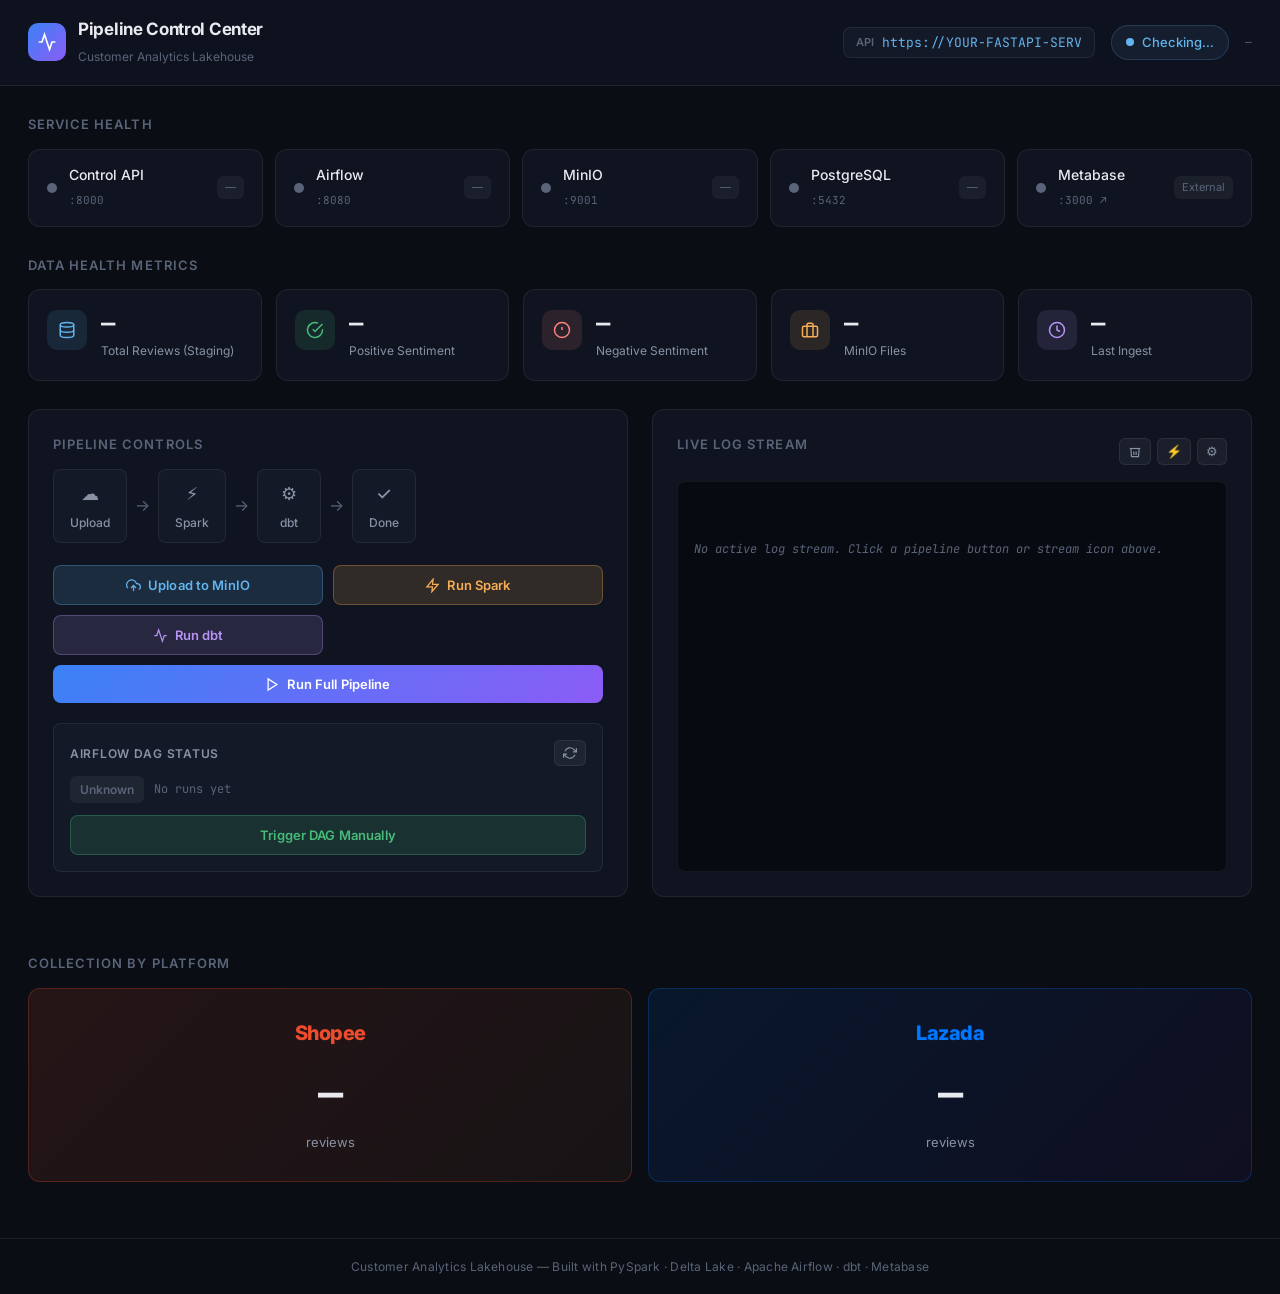
==== index.html @ e27003e1 "Deploy dashboard [skip ci] 95b159dc9c43fa2340be43d20ce28bd1bbc5c260" ====
<!DOCTYPE html>
<html lang="en">
<head>
  <meta charset="UTF-8" />
  <meta name="viewport" content="width=device-width, initial-scale=1.0" />
  <title>Analytics Lakehouse — Pipeline Control Center</title>
  <meta name="description" content="Real-time monitoring and orchestration dashboard for the Customer Analytics Lakehouse Pipeline." />
  <link rel="preconnect" href="https://fonts.googleapis.com" />
  <link href="https://fonts.googleapis.com/css2?family=Inter:wght@300;400;500;600;700&family=JetBrains+Mono:wght@400;500&display=swap" rel="stylesheet" />
  <link rel="stylesheet" href="style.css" />
</head>
<body>

  <!-- ===== HEADER ===== -->
  <header class="header">
    <div class="header-left">
      <div class="logo">
        <div class="logo-icon">
          <svg viewBox="0 0 24 24" fill="none" stroke="currentColor" stroke-width="2"><polyline points="22 12 18 12 15 21 9 3 6 12 2 12"/></svg>
        </div>
        <div>
          <h1>Pipeline Control Center</h1>
          <span class="header-sub">Customer Analytics Lakehouse</span>
        </div>
      </div>
    </div>
    <div class="header-right">
      <div class="api-target">
        <span class="label">API</span>
        <input id="apiBase" type="text" value="https://YOUR-FASTAPI-SERVICE.up.railway.app" />
      </div>
      <div id="globalStatus" class="global-status status-checking">
        <div class="pulse"></div>
        <span>Checking…</span>
      </div>
      <span class="last-refresh" id="lastRefresh">—</span>
    </div>
  </header>

  <main class="main">

    <!-- ===== SERVICE STATUS BAR ===== -->
    <section class="section">
      <h2 class="section-title">Service Health</h2>
      <div class="service-grid" id="serviceGrid">
        <div class="service-card" id="svc-api">
          <div class="svc-dot"></div>
          <div class="svc-info">
            <span class="svc-name">Control API</span>
            <span class="svc-url">:8000</span>
          </div>
          <span class="svc-badge">—</span>
        </div>
        <div class="service-card" id="svc-airflow">
          <div class="svc-dot"></div>
          <div class="svc-info">
            <span class="svc-name">Airflow</span>
            <span class="svc-url">:8080</span>
          </div>
          <span class="svc-badge">—</span>
        </div>
        <div class="service-card" id="svc-minio">
          <div class="svc-dot"></div>
          <div class="svc-info">
            <span class="svc-name">MinIO</span>
            <span class="svc-url">:9001</span>
          </div>
          <span class="svc-badge">—</span>
        </div>
        <div class="service-card" id="svc-postgres">
          <div class="svc-dot"></div>
          <div class="svc-info">
            <span class="svc-name">PostgreSQL</span>
            <span class="svc-url">:5432</span>
          </div>
          <span class="svc-badge">—</span>
        </div>
        <a href="#" id="link-metabase" target="_blank" class="service-card service-card--link">
          <div class="svc-dot svc-dot--neutral"></div>
          <div class="svc-info">
            <span class="svc-name">Metabase</span>
            <span class="svc-url">:3000 ↗</span>
          </div>
          <span class="svc-badge">External</span>
        </a>
      </div>
    </section>

    <!-- ===== METRICS ROW ===== -->
    <section class="section">
      <h2 class="section-title">Data Health Metrics</h2>
      <div class="metrics-grid">
        <div class="metric-card">
          <div class="metric-icon metric-icon--blue">
            <svg viewBox="0 0 24 24" fill="none" stroke="currentColor" stroke-width="2"><ellipse cx="12" cy="5" rx="9" ry="3"/><path d="M21 12c0 1.66-4 3-9 3s-9-1.34-9-3"/><path d="M3 5v14c0 1.66 4 3 9 3s9-1.34 9-3V5"/></svg>
          </div>
          <div class="metric-body">
            <div class="metric-value" id="m-total">—</div>
            <div class="metric-label">Total Reviews (Staging)</div>
          </div>
        </div>
        <div class="metric-card">
          <div class="metric-icon metric-icon--green">
            <svg viewBox="0 0 24 24" fill="none" stroke="currentColor" stroke-width="2"><path d="M22 11.08V12a10 10 0 1 1-5.93-9.14"/><polyline points="22 4 12 14.01 9 11.01"/></svg>
          </div>
          <div class="metric-body">
            <div class="metric-value" id="m-positive">—</div>
            <div class="metric-label">Positive Sentiment</div>
          </div>
        </div>
        <div class="metric-card">
          <div class="metric-icon metric-icon--red">
            <svg viewBox="0 0 24 24" fill="none" stroke="currentColor" stroke-width="2"><circle cx="12" cy="12" r="10"/><line x1="12" y1="8" x2="12" y2="12"/><line x1="12" y1="16" x2="12.01" y2="16"/></svg>
          </div>
          <div class="metric-body">
            <div class="metric-value" id="m-negative">—</div>
            <div class="metric-label">Negative Sentiment</div>
          </div>
        </div>
        <div class="metric-card">
          <div class="metric-icon metric-icon--amber">
            <svg viewBox="0 0 24 24" fill="none" stroke="currentColor" stroke-width="2"><rect x="2" y="7" width="20" height="14" rx="2"/><path d="M16 21V5a2 2 0 0 0-2-2h-4a2 2 0 0 0-2 2v16"/></svg>
          </div>
          <div class="metric-body">
            <div class="metric-value" id="m-buckets">—</div>
            <div class="metric-label">MinIO Files</div>
          </div>
        </div>
        <div class="metric-card">
          <div class="metric-icon metric-icon--purple">
            <svg viewBox="0 0 24 24" fill="none" stroke="currentColor" stroke-width="2"><circle cx="12" cy="12" r="10"/><polyline points="12 6 12 12 16 14"/></svg>
          </div>
          <div class="metric-body">
            <div class="metric-value" id="m-lastingest">—</div>
            <div class="metric-label">Last Ingest</div>
          </div>
        </div>
      </div>
    </section>

    <div class="two-col">

      <!-- ===== PIPELINE CONTROL PANEL ===== -->
      <section class="section panel-section">
        <h2 class="section-title">Pipeline Controls</h2>

        <!-- Flow Steps -->
        <div class="flow-bar">
          <div class="flow-step" id="flow-upload">
            <div class="flow-icon">☁</div>
            <span>Upload</span>
          </div>
          <div class="flow-arrow">→</div>
          <div class="flow-step" id="flow-spark">
            <div class="flow-icon">⚡</div>
            <span>Spark</span>
          </div>
          <div class="flow-arrow">→</div>
          <div class="flow-step" id="flow-dbt">
            <div class="flow-icon">⚙</div>
            <span>dbt</span>
          </div>
          <div class="flow-arrow">→</div>
          <div class="flow-step" id="flow-done">
            <div class="flow-icon">✓</div>
            <span>Done</span>
          </div>
        </div>

        <!-- Buttons -->
        <div class="btn-group">
          <button class="btn btn--upload" id="btn-upload" onclick="runStep('upload')">
            <svg viewBox="0 0 24 24" fill="none" stroke="currentColor" stroke-width="2"><polyline points="16 16 12 12 8 16"/><line x1="12" y1="12" x2="12" y2="21"/><path d="M20.39 18.39A5 5 0 0 0 18 9h-1.26A8 8 0 1 0 3 16.3"/></svg>
            Upload to MinIO
          </button>
          <button class="btn btn--spark" id="btn-spark" onclick="runStep('spark')">
            <svg viewBox="0 0 24 24" fill="none" stroke="currentColor" stroke-width="2"><polygon points="13 2 3 14 12 14 11 22 21 10 12 10 13 2"/></svg>
            Run Spark
          </button>
          <button class="btn btn--dbt" id="btn-dbt" onclick="runStep('dbt')">
            <svg viewBox="0 0 24 24" fill="none" stroke="currentColor" stroke-width="2"><polyline points="22 12 18 12 15 21 9 3 6 12 2 12"/></svg>
            Run dbt
          </button>
          <button class="btn btn--all" id="btn-all" onclick="runStep('run-all')">
            <svg viewBox="0 0 24 24" fill="none" stroke="currentColor" stroke-width="2"><polygon points="5 3 19 12 5 21 5 3"/></svg>
            Run Full Pipeline
          </button>
        </div>

        <!-- DAG Status -->
        <div class="dag-status-box">
          <div class="dag-header">
            <span class="dag-label">Airflow DAG Status</span>
            <button class="btn-icon" onclick="refreshDagStatus()" title="Refresh">
              <svg viewBox="0 0 24 24" fill="none" stroke="currentColor" stroke-width="2" width="14" height="14"><polyline points="23 4 23 10 17 10"/><polyline points="1 20 1 14 7 14"/><path d="M3.51 9a9 9 0 0 1 14.85-3.36L23 10M1 14l4.64 4.36A9 9 0 0 0 20.49 15"/></svg>
            </button>
          </div>
          <div class="dag-body">
            <span id="dag-status-badge" class="dag-badge dag-badge--unknown">unknown</span>
            <span id="dag-run-id" class="dag-run-id">No runs yet</span>
          </div>
          <div id="dag-start" class="dag-time"></div>
          <button class="btn btn--trigger" style="margin-top:12px" onclick="triggerDag()">
            Trigger DAG Manually
          </button>
        </div>
      </section>

      <!-- ===== LIVE LOG VIEWER ===== -->
      <section class="section log-section">
        <div class="log-header">
          <h2 class="section-title">Live Log Stream</h2>
          <div class="log-controls">
            <button class="btn-icon" onclick="clearLog()" title="Clear">
              <svg viewBox="0 0 24 24" fill="none" stroke="currentColor" stroke-width="2" width="14" height="14"><polyline points="3 6 5 6 21 6"/><path d="M19 6l-1 14H6L5 6"/><path d="M10 11v6M14 11v6"/></svg>
            </button>
            <button class="btn-icon" id="btn-stream-spark" onclick="startStream('spark')" title="Stream Spark">⚡</button>
            <button class="btn-icon" id="btn-stream-dbt" onclick="startStream('dbt')" title="Stream dbt">⚙</button>
          </div>
        </div>
        <div class="log-box" id="logBox">
          <div class="log-placeholder">No active log stream. Click a pipeline button or stream icon above.</div>
        </div>
      </section>

    </div>

    <!-- ===== PLATFORM BREAKDOWN ===== -->
    <section class="section">
      <h2 class="section-title">Collection by Platform</h2>
      <div class="platform-grid" id="platformGrid">
        <div class="platform-card platform-card--shopee">
          <div class="platform-logo">Shopee</div>
          <div class="platform-count" id="p-shopee">—</div>
          <div class="platform-label">reviews</div>
        </div>
        <div class="platform-card platform-card--lazada">
          <div class="platform-logo">Lazada</div>
          <div class="platform-count" id="p-lazada">—</div>
          <div class="platform-label">reviews</div>
        </div>
      </div>
    </section>

  </main>

  <footer class="footer">
    Customer Analytics Lakehouse — Built with PySpark · Delta Lake · Apache Airflow · dbt · Metabase
  </footer>

  <script src="app.js"></scri
---- style.css ----
/* ── Reset & Base ──────────────────────────────────────────────────────── */
*, *::before, *::after { box-sizing: border-box; margin: 0; padding: 0; }

:root {
  --bg:          #0a0d14;
  --bg-card:     #0f1420;
  --bg-card2:    #131926;
  --border:      rgba(255,255,255,0.07);
  --border-glow: rgba(99,179,237,0.3);
  --text-1:      #e8eaf0;
  --text-2:      #8892a4;
  --text-3:      #5a6478;
  --accent:      #63b3ed;
  --accent-2:    #7f9cf5;
  --green:       #48bb78;
  --red:         #fc8181;
  --amber:       #f6ad55;
  --purple:      #b794f4;
  --font:        'Inter', system-ui, sans-serif;
  --mono:        'JetBrains Mono', monospace;
  --radius:      12px;
  --radius-sm:   8px;
  --shadow:      0 4px 24px rgba(0,0,0,0.4);
  --shadow-glow: 0 0 40px rgba(99,179,237,0.08);
}

html { scroll-behavior: smooth; }

body {
  font-family: var(--font);
  background: var(--bg);
  color: var(--text-1);
  min-height: 100vh;
  display: flex;
  flex-direction: column;
  line-height: 1.6;
}

/* ── Header ────────────────────────────────────────────────────────────── */
.header {
  display: flex;
  align-items: center;
  justify-content: space-between;
  padding: 16px 28px;
  background: rgba(15,20,32,0.95);
  border-bottom: 1px solid var(--border);
  backdrop-filter: blur(12px);
  position: sticky;
  top: 0;
  z-index: 100;
  gap: 16px;
  flex-wrap: wrap;
}

.header-left, .header-right {
  display: flex;
  align-items: center;
  gap: 16px;
}

.logo { display: flex; align-items: center; gap: 12px; }

.logo-icon {
  width: 38px;
  height: 38px;
  background: linear-gradient(135deg, #3b82f6, #8b5cf6);
  border-radius: 10px;
  display: flex;
  align-items: center;
  justify-content: center;
  flex-shrink: 0;
}
.logo-icon svg { width: 20px; height: 20px; color: #fff; }

.logo h1 { font-size: 17px; font-weight: 700; letter-spacing: -0.3px; }
.header-sub { font-size: 12px; color: var(--text-3); }

.api-target {
  display: flex;
  align-items: center;
  gap: 8px;
  background: var(--bg-card2);
  border: 1px solid var(--border);
  border-radius: var(--radius-sm);
  padding: 6px 12px;
}
.api-target .label { font-size: 11px; color: var(--text-3); font-weight: 600; text-transform: uppercase; }
.api-target input {
  background: transparent;
  border: none;
  outline: none;
  color: var(--accent);
  font-family: var(--mono);
  font-size: 13px;
  width: 200px;
}

.global-status {
  display: flex;
  align-items: center;
  gap: 8px;
  padding: 6px 14px;
  border-radius: 20px;
  font-size: 13px;
  font-weight: 500;
  border: 1px solid var(--border);
}
.global-status.status-ok { background: rgba(72,187,120,0.12); border-color: rgba(72,187,120,0.3); color: var(--green); }
.global-status.status-degraded { background: rgba(246,173,85,0.12); border-color: rgba(246,173,85,0.3); color: var(--amber); }
.global-status.status-offline, .global-status.status-error { background: rgba(252,129,129,0.12); border-color: rgba(252,129,129,0.3); color: var(--red); }
.global-status.status-checking { background: rgba(99,179,237,0.08); border-color: rgba(99,179,237,0.2); color: var(--accent); }

.pulse {
  width: 8px; height: 8px;
  border-radius: 50%;
  background: currentColor;
  animation: pulse 2s infinite;
}
@keyframes pulse { 0%,100%{opacity:1;transform:scale(1)} 50%{opacity:0.5;transform:scale(0.8)} }

.last-refresh { font-size: 11px; color: var(--text-3); font-family: var(--mono); }

/* ── Main & Sections ────────────────────────────────────────────────────── */
.main { flex: 1; padding: 28px; max-width: 1400px; margin: 0 auto; width: 100%; }

.section { margin-bottom: 28px; }
.section-title {
  font-size: 13px;
  font-weight: 600;
  color: var(--text-3);
  text-transform: uppercase;
  letter-spacing: 0.08em;
  margin-bottom: 14px;
}

.two-col {
  display: grid;
  grid-template-columns: 1fr 1fr;
  gap: 24px;
  margin-bottom: 28px;
}
@media (max-width: 900px) { .two-col { grid-template-columns: 1fr; } }

/* ── Service Cards ──────────────────────────────────────────────────────── */
.service-grid {
  display: flex;
  gap: 12px;
  flex-wrap: wrap;
}

.service-card {
  display: flex;
  align-items: center;
  gap: 12px;
  background: var(--bg-card);
  border: 1px solid var(--border);
  border-radius: var(--radius);
  padding: 14px 18px;
  flex: 1;
  min-width: 160px;
  transition: border-color 0.3s, box-shadow 0.3s;
  text-decoration: none;
  color: inherit;
}
.service-card:hover { border-color: var(--border-glow); box-shadow: var(--shadow-glow); }
.service-card.status-ok    { border-color: rgba(72,187,120,0.35); }
.service-card.status-offline,
.service-card.status-error { border-color: rgba(252,129,129,0.25); }

.svc-dot {
  width: 10px; height: 10px;
  border-radius: 50%;
  background: var(--text-3);
  flex-shrink: 0;
  transition: background 0.3s, box-shadow 0.3s;
}
.svc-dot--neutral { background: var(--text-3); }
.service-card.status-ok .svc-dot { background: var(--green); box-shadow: 0 0 8px rgba(72,187,120,0.6); }
.service-card.status-offline .svc-dot,
.service-card.status-error .svc-dot { background: var(--red); }

.svc-info { flex: 1; }
.svc-name { display: block; font-weight: 500; font-size: 14px; }
.svc-url { font-size: 11px; color: var(--text-3); font-family: var(--mono); }

.svc-badge {
  font-size: 11px;
  padding: 3px 8px;
  border-radius: 6px;
  background: rgba(255,255,255,0.05);
  color: var(--text-3);
}
.service-card.status-ok .svc-badge { background: rgba(72,187,120,0.15); color: var(--green); }
.service-card.status-offline .svc-badge { background: rgba(252,129,129,0.12); color: var(--red); }

/* ── Metrics ────────────────────────────────────────────────────────────── */
.metrics-grid {
  display: grid;
  grid-template-columns: repeat(5, 1fr);
  gap: 14px;
}
@media (max-width: 1100px) { .metrics-grid { grid-template-columns: repeat(3, 1fr); } }
@media (max-width: 600px)  { .metrics-grid { grid-template-columns: repeat(2, 1fr); } }

.metric-card {
  background: var(--bg-card);
  border: 1px solid var(--border);
  border-radius: var(--radius);
  padding: 20px 18px;
  display: flex;
  align-items: flex-start;
  gap: 14px;
  transition: border-color 0.3s;
}
.metric-card:hover { border-color: var(--border-glow); }

.metric-icon {
  width: 40px; height: 40px;
  border-radius: 10px;
  display: flex; align-items: center; justify-content: center;
  flex-shrink: 0;
}
.metric-icon svg { width: 18px; height: 18px; }
.metric-icon--blue   { background: rgba(99,179,237,0.12); color: var(--accent); }
.metric-icon--green  { background: rgba(72,187,120,0.12); color: var(--green); }
.metric-icon--red    { background: rgba(252,129,129,0.12); color: var(--red); }
.metric-icon--amber  { background: rgba(246,173,85,0.12);  color: var(--amber); }
.metric-icon--purple { background: rgba(183,148,244,0.12); color: var(--purple); }

.metric-body { min-width: 0; }
.metric-value {
  font-size: 24px;
  font-weight: 700;
  letter-spacing: -0.5px;
  font-family: var(--mono);
  line-height: 1.2;
}
.metric-label { font-size: 12px; color: var(--text-2); margin-top: 2px; }

/* ── Pipeline Controls ──────────────────────────────────────────────────── */
.panel-section {
  background: var(--bg-card);
  border: 1px solid var(--border);
  border-radius: var(--radius);
  padding: 24px;
}

.flow-bar {
  display: flex;
  align-items: center;
  gap: 8px;
  margin-bottom: 22px;
  flex-wrap: wrap;
}
.flow-step {
  display: flex;
  flex-direction: column;
  align-items: center;
  gap: 4px;
  background: var(--bg-card2);
  border: 1px solid var(--border);
  border-radius: var(--radius-sm);
  padding: 10px 16px;
  font-size: 12px;
  color: var(--text-2);
  font-weight: 500;
  transition: all 0.3s;
  min-width: 64px;
}
.flow-icon { font-size: 18px; }
.flow-step.active {
  border-color: var(--accent);
  color: var(--accent);
  background: rgba(99,179,237,0.08);
  box-shadow: 0 0 14px rgba(99,179,237,0.15);
}
.flow-step.done { border-color: var(--green); color: var(--green); background: rgba(72,187,120,0.08); }
.flow-step.error { border-color: var(--red); color: var(--red); background: rgba(252,129,129,0.08); }
.flow-arrow { color: var(--text-3); font-size: 16px; }

.btn-group {
  display: grid;
  grid-template-columns: 1fr 1fr;
  gap: 10px;
  margin-bottom: 20px;
}

.btn {
  display: flex;
  align-items: center;
  justify-content: center;
  gap: 7px;
  padding: 11px 16px;
  border: none;
  border-radius: var(--radius-sm);
  font-family: var(--font);
  font-size: 13px;
  font-weight: 600;
  cursor: pointer;
  transition: all 0.2s;
  letter-spacing: 0.01em;
}
.btn svg { width: 15px; height: 15px; flex-shrink: 0; }
.btn:active { transform: scale(0.97); }
.btn:disabled { opacity: 0.5; cursor: not-allowed; }

.btn--upload { background: rgba(99,179,237,0.15); color: var(--accent); border: 1px solid rgba(99,179,237,0.3); }
.btn--upload:hover { background: rgba(99,179,237,0.25); }
.btn--spark  { background: rgba(246,173,85,0.15); color: var(--amber); border: 1px solid rgba(246,173,85,0.3); }
.btn--spark:hover { background: rgba(246,173,85,0.25); }
.btn--dbt    { background: rgba(183,148,244,0.15); color: var(--purple); border: 1px solid rgba(183,148,244,0.3); }
.btn--dbt:hover { background: rgba(183,148,244,0.25); }
.btn--all    { background: linear-gradient(135deg,#3b82f6,#8b5cf6); color:#fff; grid-column: span 2; }
.btn--all:hover { filter: brightness(1.1); box-shadow: 0 4px 20px rgba(99,102,241,0.4); }
.btn--trigger { background: rgba(72,187,120,0.15); color: var(--green); border: 1px solid rgba(72,187,120,0.3); width: 100%; }
.btn--trigger:hover { background: rgba(72,187,120,0.25); }

.btn.running {
  animation: shimmer 1.5s infinite;
  pointer-events: none;
}
@keyframes shimmer { 0%,100%{opacity:1} 50%{opacity:0.6} }

/* ── DAG Status ─────────────────────────────────────────────────────────── */
.dag-status-box {
  background: var(--bg-card2);
  border: 1px solid var(--border);
  border-radius: var(--radius-sm);
  padding: 16px;
}
.dag-header { display: flex; align-items: center; justify-content: space-between; margin-bottom: 10px; }
.dag-label { font-size: 12px; font-weight: 600; color: var(--text-2); text-transform: uppercase; letter-spacing: 0.06em; }
.dag-body { display: flex; align-items: center; gap: 10px; }
.dag-badge {
  padding: 4px 10px;
  border-radius: 6px;
  font-size: 12px;
  font-weight: 600;
  text-transform: capitalize;
}
.dag-badge--success  { background: rgba(72,187,120,0.15); color: var(--green); }
.dag-badge--running  { background: rgba(99,179,237,0.15); color: var(--accent); }
.dag-badge--failed   { background: rgba(252,129,129,0.15); color: var(--red); }
.dag-badge--unknown  { background: rgba(255,255,255,0.05); color: var(--text-3); }
.dag-run-id { font-size: 12px; color: var(--text-3); font-family: var(--mono); overflow: hidden; text-overflow: ellipsis; white-space: nowrap; }
.dag-time { font-size: 11px; color: var(--text-3); margin-top: 6px; font-family: var(--mono); }

.btn-icon {
  background: rgba(255,255,255,0.05);
  border: 1px solid var(--border);
  border-radius: 6px;
  padding: 5px 8px;
  cursor: pointer;
  color: var(--text-2);
  font-size: 13px;
  display: flex;
  align-items: center;
  gap: 4px;
  transition: all 0.2s;
}
.btn-icon:hover { background: rgba(255,255,255,0.1); color: var(--text-1); }

/* ── Log Viewer ─────────────────────────────────────────────────────────── */
.log-section {
  background: var(--bg-card);
  border: 1px solid var(--border);
  border-radius: var(--radius);
  padding: 24px;
  display: flex;
  flex-direction: column;
}
.log-header { display: flex; align-items: center; justify-content: space-between; margin-bottom: 12px; }
.log-controls { display: flex; gap: 6px; }

.log-box {
  flex: 1;
  background: #070a10;
  border: 1px solid rgba(255,255,255,0.06);
  border-radius: var(--radius-sm);
  padding: 16px;
  font-family: var(--mono);
  font-size: 12px;
  line-height: 1.7;
  color: #9ca3af;
  height: 340px;
  overflow-y: auto;
  overflow-x: auto;
  white-space: pre-wrap;
  word-break: break-all;
}
.log-box::-webkit-scrollbar { width: 5px; }
.log-box::-webkit-scrollbar-track { background: transparent; }
.log-box::-webkit-scrollbar-thumb { background: rgba(255,255,255,0.1); border-radius: 3px; }
.log-placeholder { color: var(--text-3); font-style: italic; }
.log-line-info    { color: #63b3ed; }
.log-line-warn    { color: #f6ad55; }
.log-line-error   { color: #fc8181; }
.log-line-success { color: #48bb78; }
.log-line-exit    { color: var(--purple); font-weight: 600; }

/* ── Platform Breakdown ─────────────────────────────────────────────────── */
.platform-grid { display: flex; gap: 16px; }

.platform-card {
  flex: 1;
  border-radius: var(--radius);
  padding: 28px 24px;
  text-align: center;
  border: 1px solid var(--border);
  transition: transform 0.2s, box-shadow 0.2s;
}
.platform-card:hover { transform: translateY(-2px); box-shadow: var(--shadow); }
.platform-card--shopee {
  background: linear-gradient(135deg, rgba(238,77,45,0.12), rgba(238,130,45,0.06));
  border-color: rgba(238,77,45,0.25);
}
.platform-card--lazada {
  background: linear-gradient(135deg, rgba(0,119,255,0.1), rgba(80,47,182,0.08));
  border-color: rgba(0,119,255,0.25);
}
.platform-logo { font-size: 20px; font-weight: 800; margin-bottom: 12px; letter-spacing: -0.5px; }
.platform-card--shopee .platform-logo { color: #ee4d2d; }
.platform-card--lazada .platform-logo { color: #0077ff; }
.platform-count { font-size: 42px; font-weight: 700; font-family: var(--mono); letter-spacing: -1px; }
.platform-label { font-size: 13px; color: var(--text-2); margin-top: 4px; }

/* ── Footer ─────────────────────────────────────────────────────────────── */
.footer {
  text-align: center;
  padding: 18px;
  font-size: 12px;
  color: var(--text-3);
  border-top: 1px solid var(--border);
  letter-spacing: 0.02em;
}
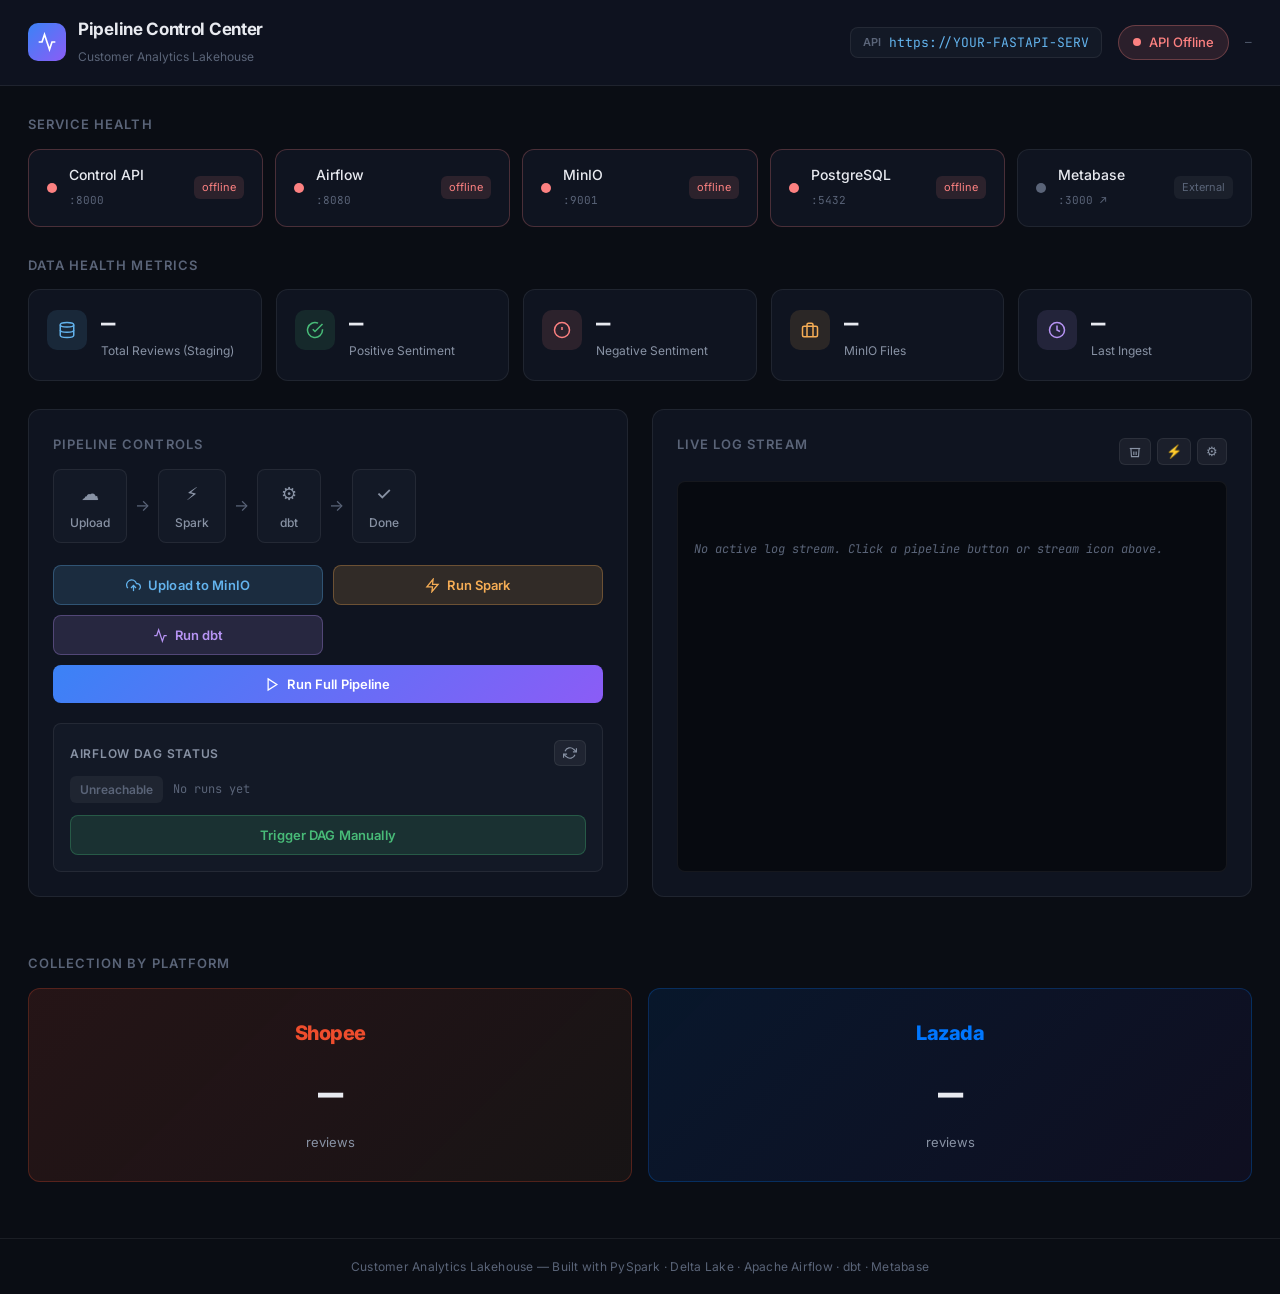
==== commit 3eacfe16: "Deploy dashboard [skip ci] 98a4e4309e2e6a1230bc8ae27de4a1948d7ef235" ====
--- a/index.html
+++ b/index.html
@@ -248,4 +248,6 @@
     Customer Analytics Lakehouse — Built with PySpark · Delta Lake · Apache Airflow · dbt · Metabase
   </footer>
 
-  <script src="app.js"></scri+  <script src="app.js"></script>
+</body>
+</html>
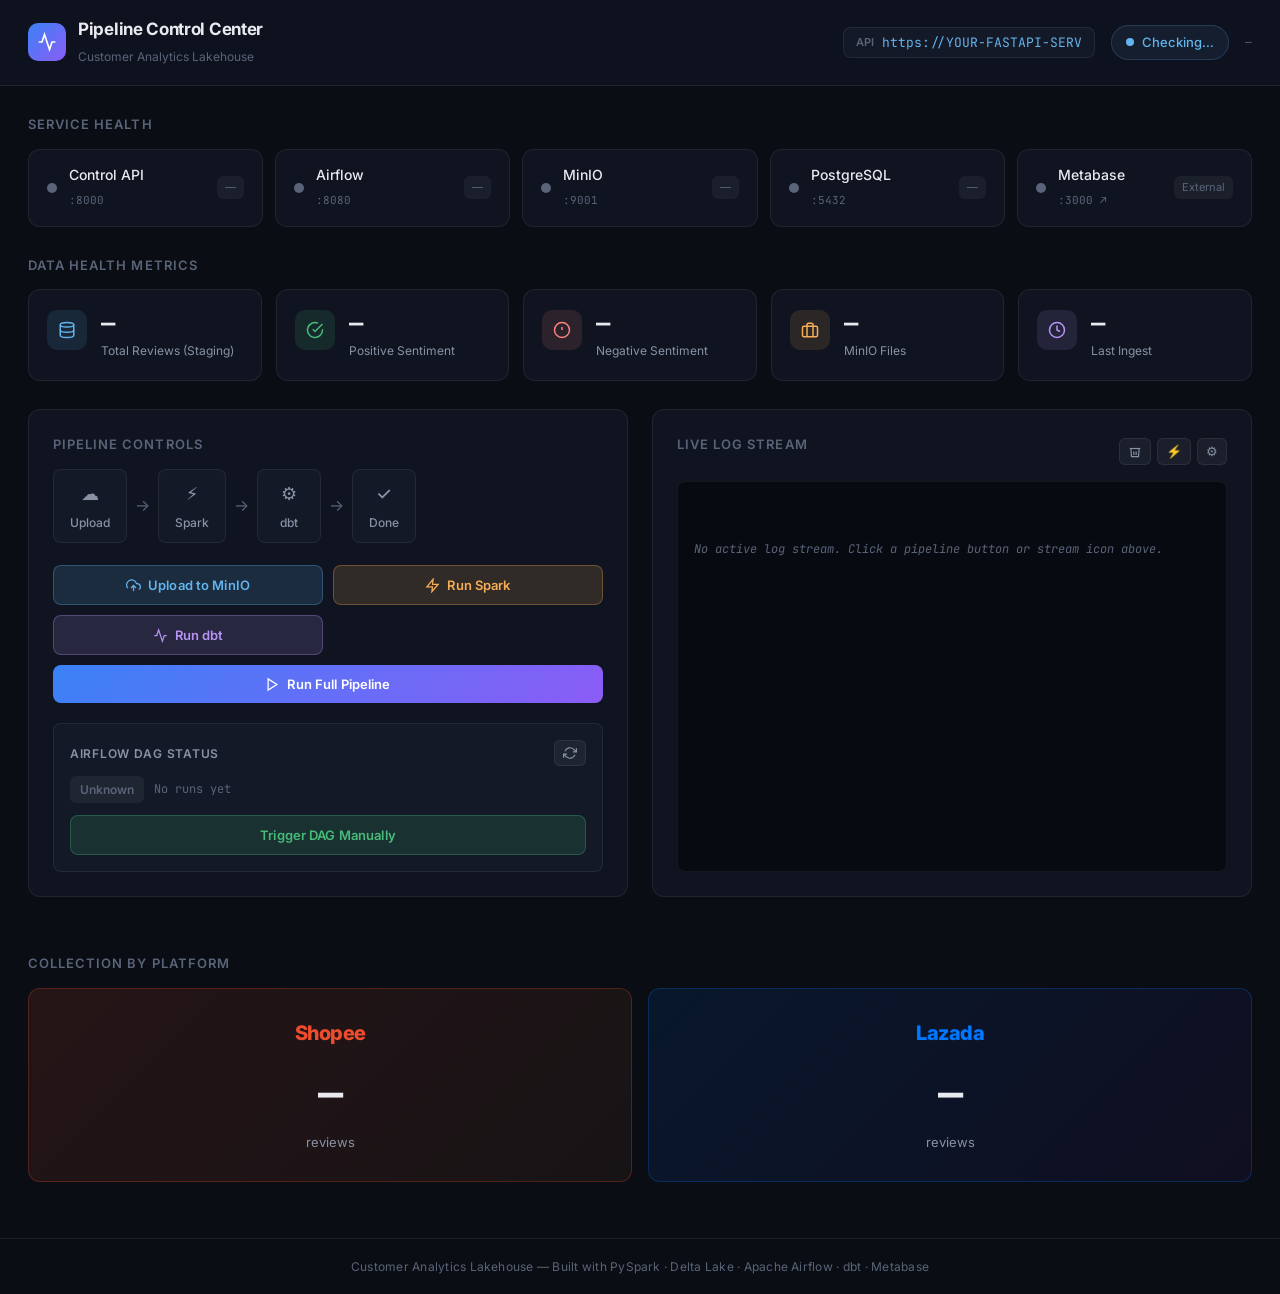
==== commit db9fc95e: "Deploy dashboard [skip ci] 7a672f770d1e69f89402574fe60138f1da0d99b6" ====
--- a/index.html
+++ b/index.html
@@ -248,6 +248,4 @@
     Customer Analytics Lakehouse — Built with PySpark · Delta Lake · Apache Airflow · dbt · Metabase
   </footer>
 
-  <script src="app.js"></script>
-</body>
-</html>
+  <script src="app.js"></scri
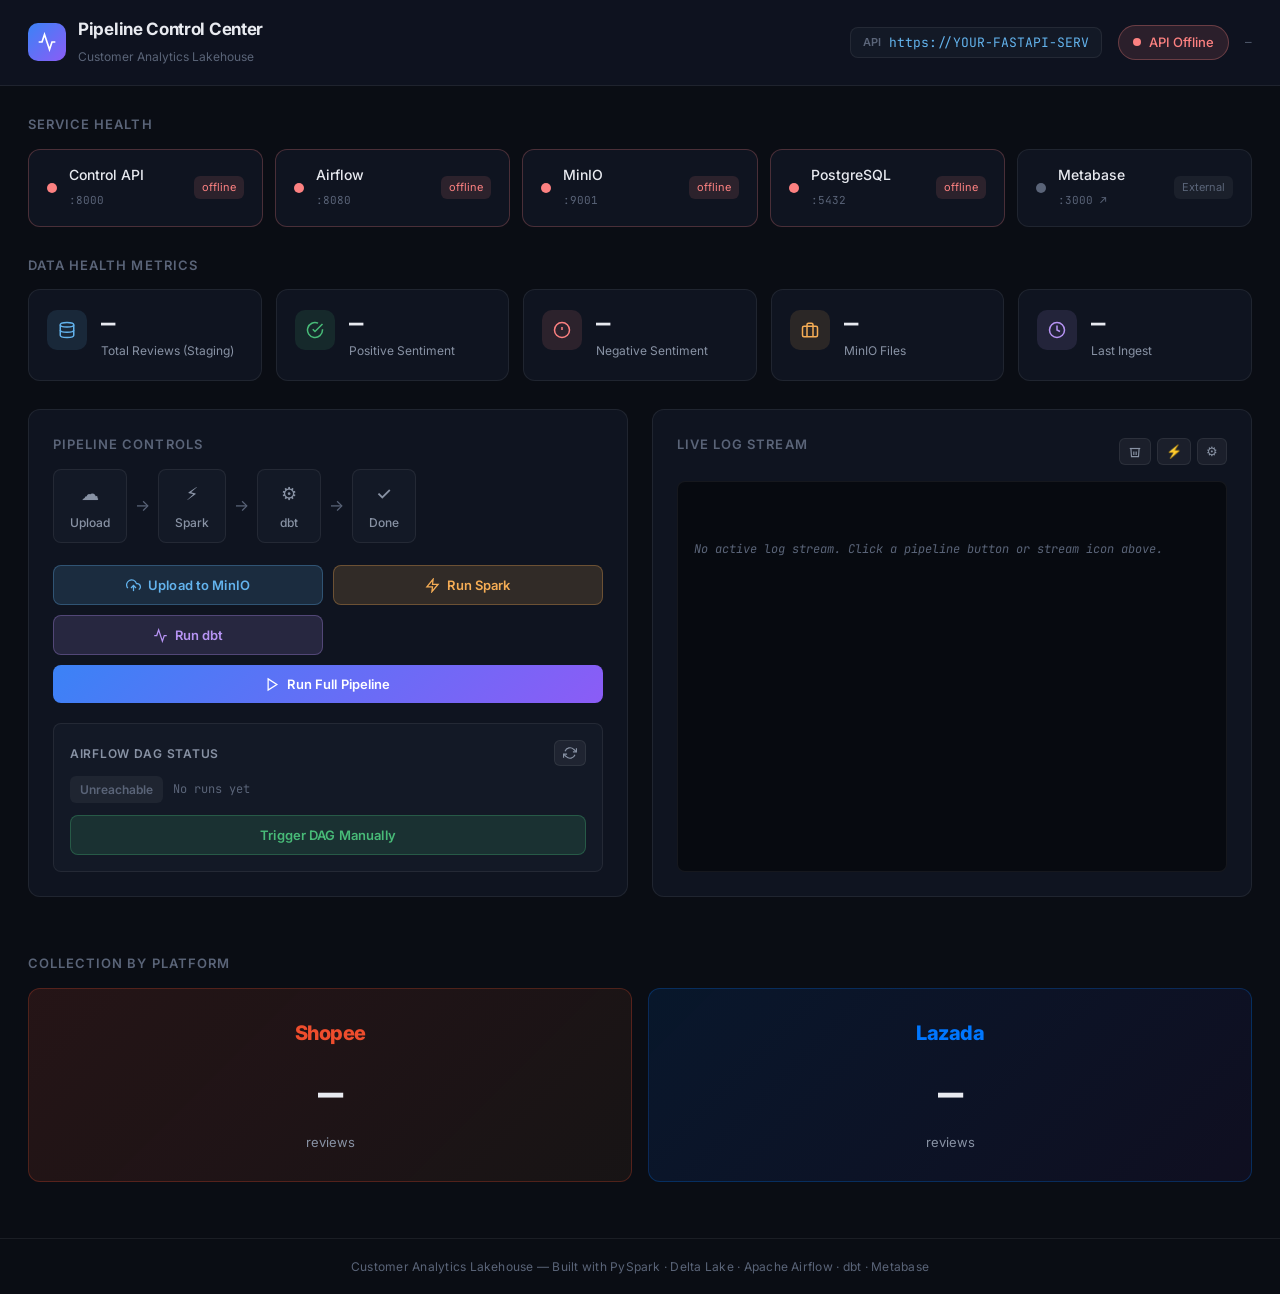
==== commit 9ddb7cc2: "Deploy dashboard [skip ci] edda873ceee8ce87c2c841d2f10d8bb79acbf5fb" ====
--- a/index.html
+++ b/index.html
@@ -248,4 +248,6 @@
     Customer Analytics Lakehouse — Built with PySpark · Delta Lake · Apache Airflow · dbt · Metabase
   </footer>
 
-  <script src="app.js"></scri+  <script src="app.js"></script>
+</body>
+</html>
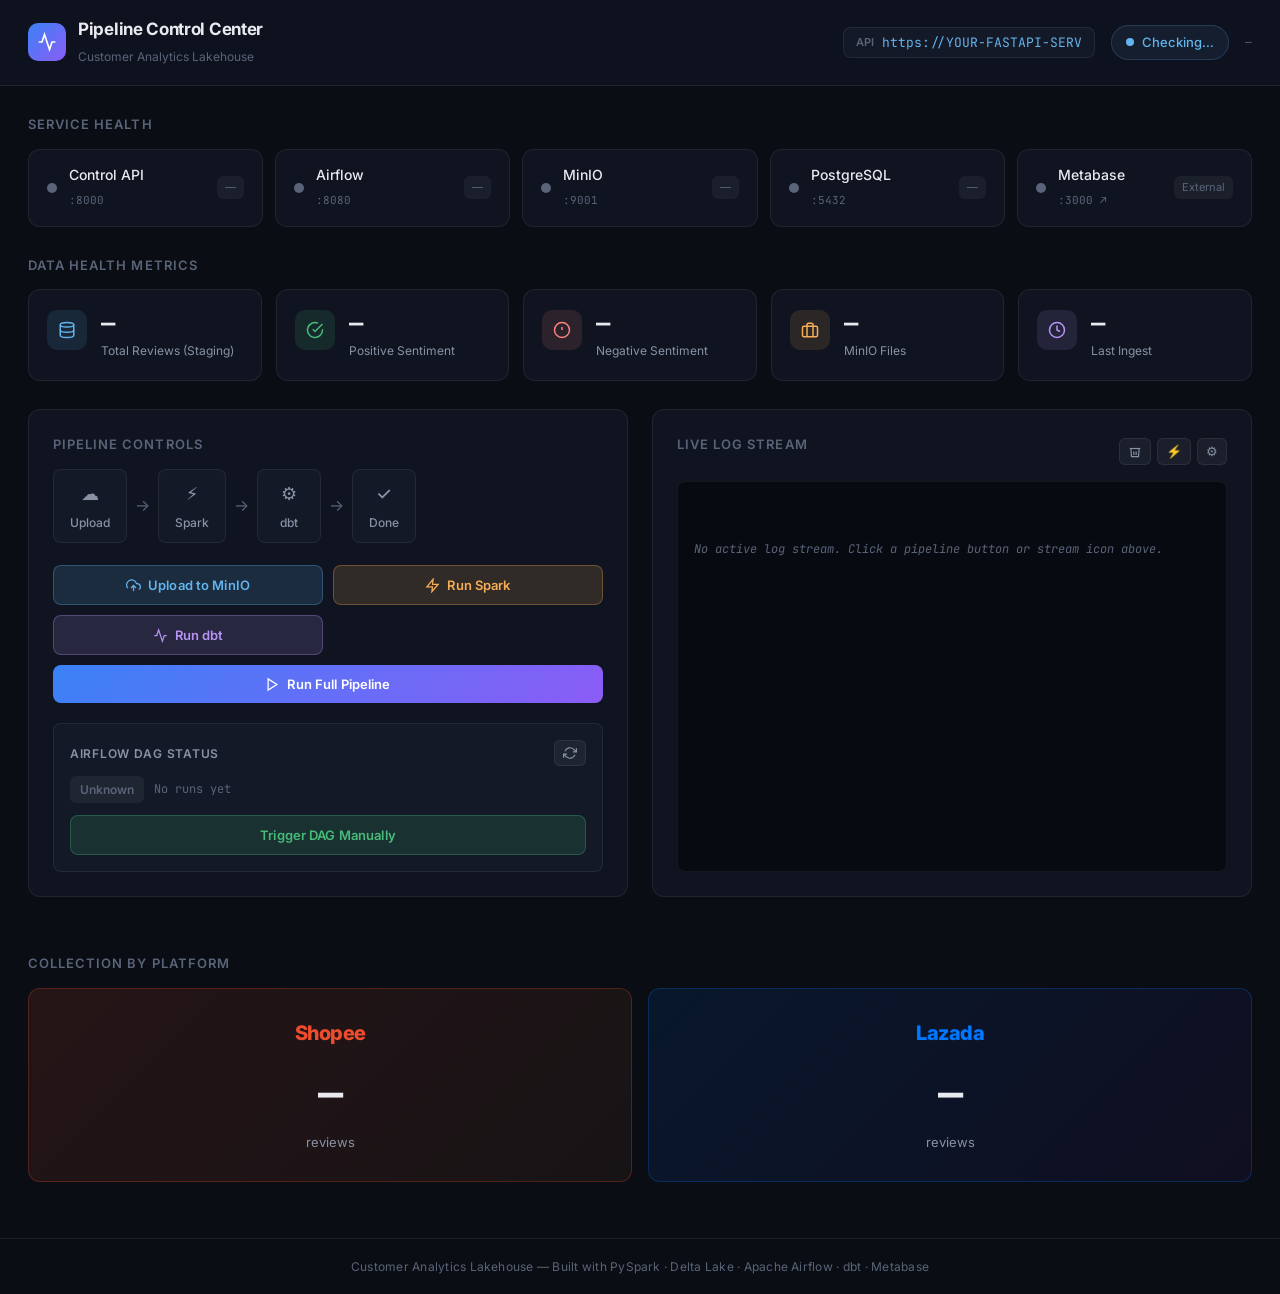
==== commit e45b9b19: "Deploy dashboard [skip ci] 76dfdd1ec7ab44d7f05147dd0058888dd63b6b73" ====
--- a/index.html
+++ b/index.html
@@ -248,6 +248,4 @@
     Customer Analytics Lakehouse — Built with PySpark · Delta Lake · Apache Airflow · dbt · Metabase
   </footer>
 
-  <script src="app.js"></script>
-</body>
-</html>
+  <script src="app.js"></scri
